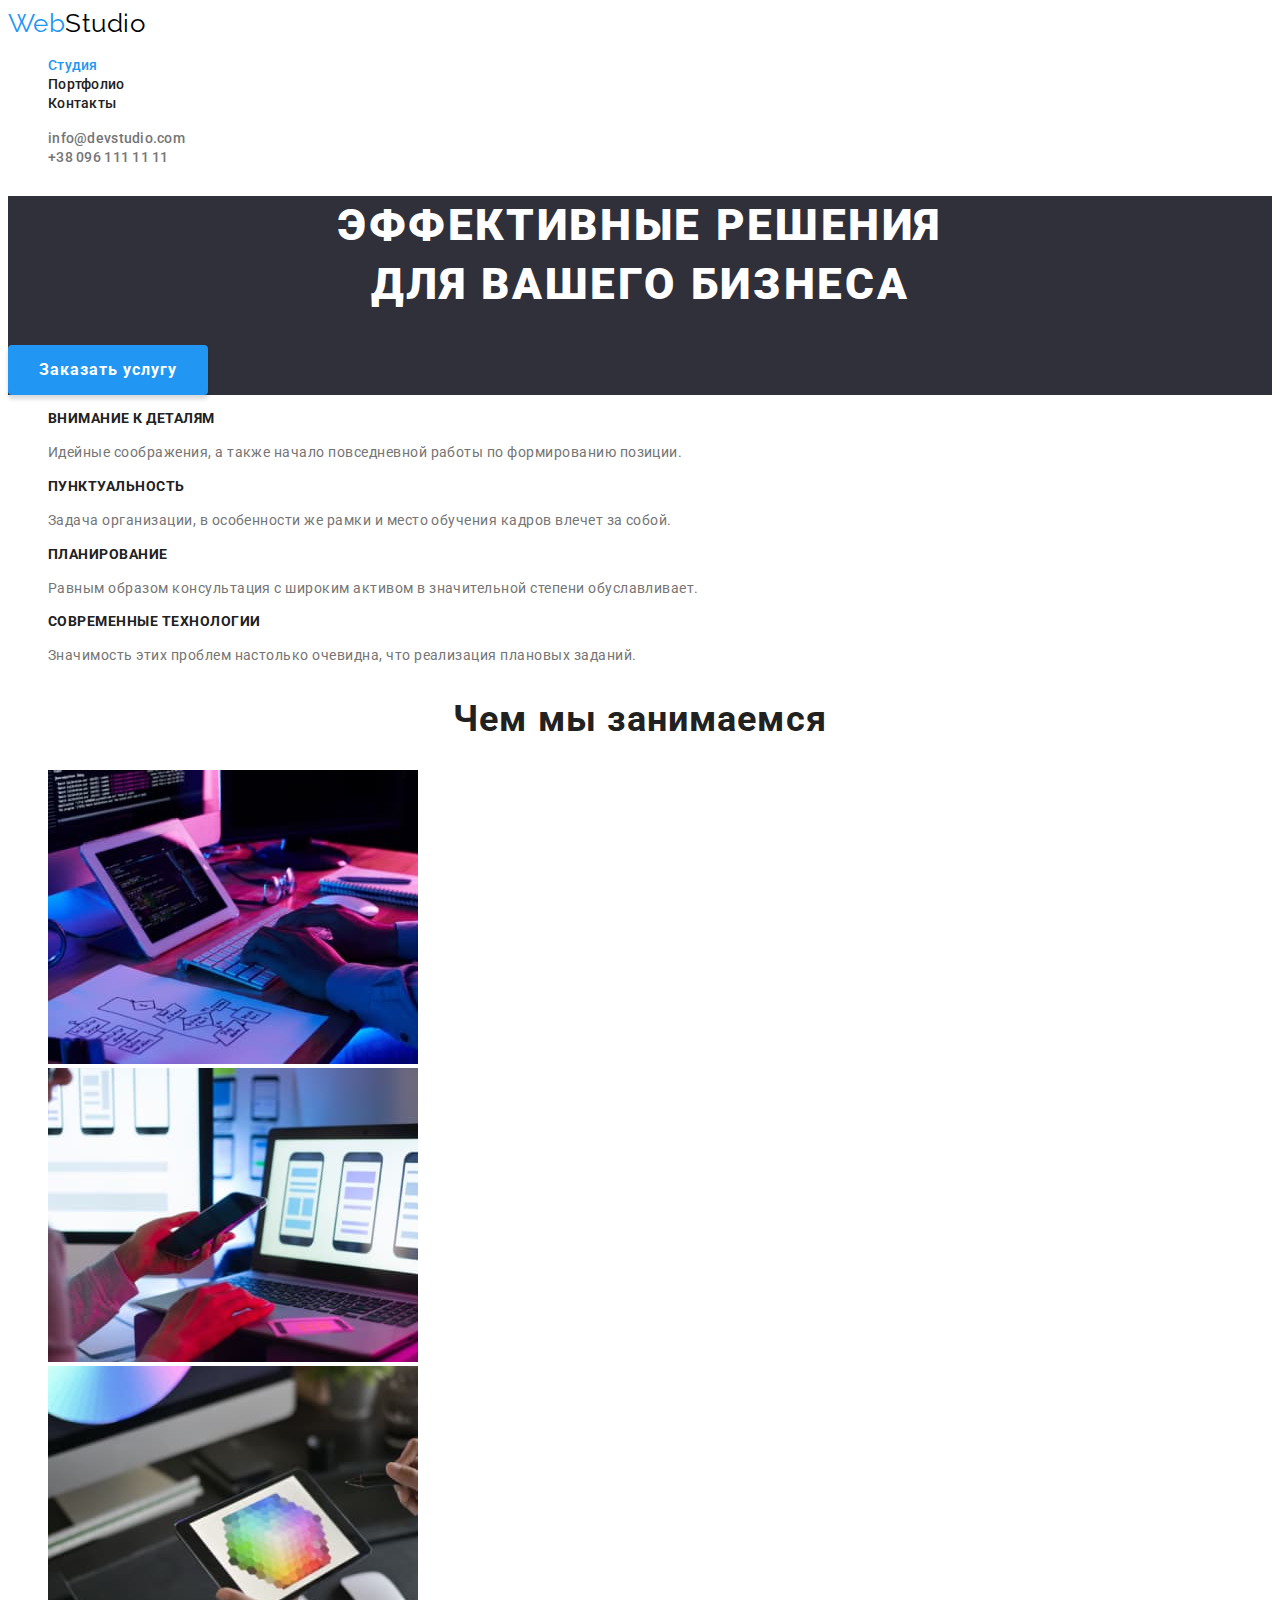
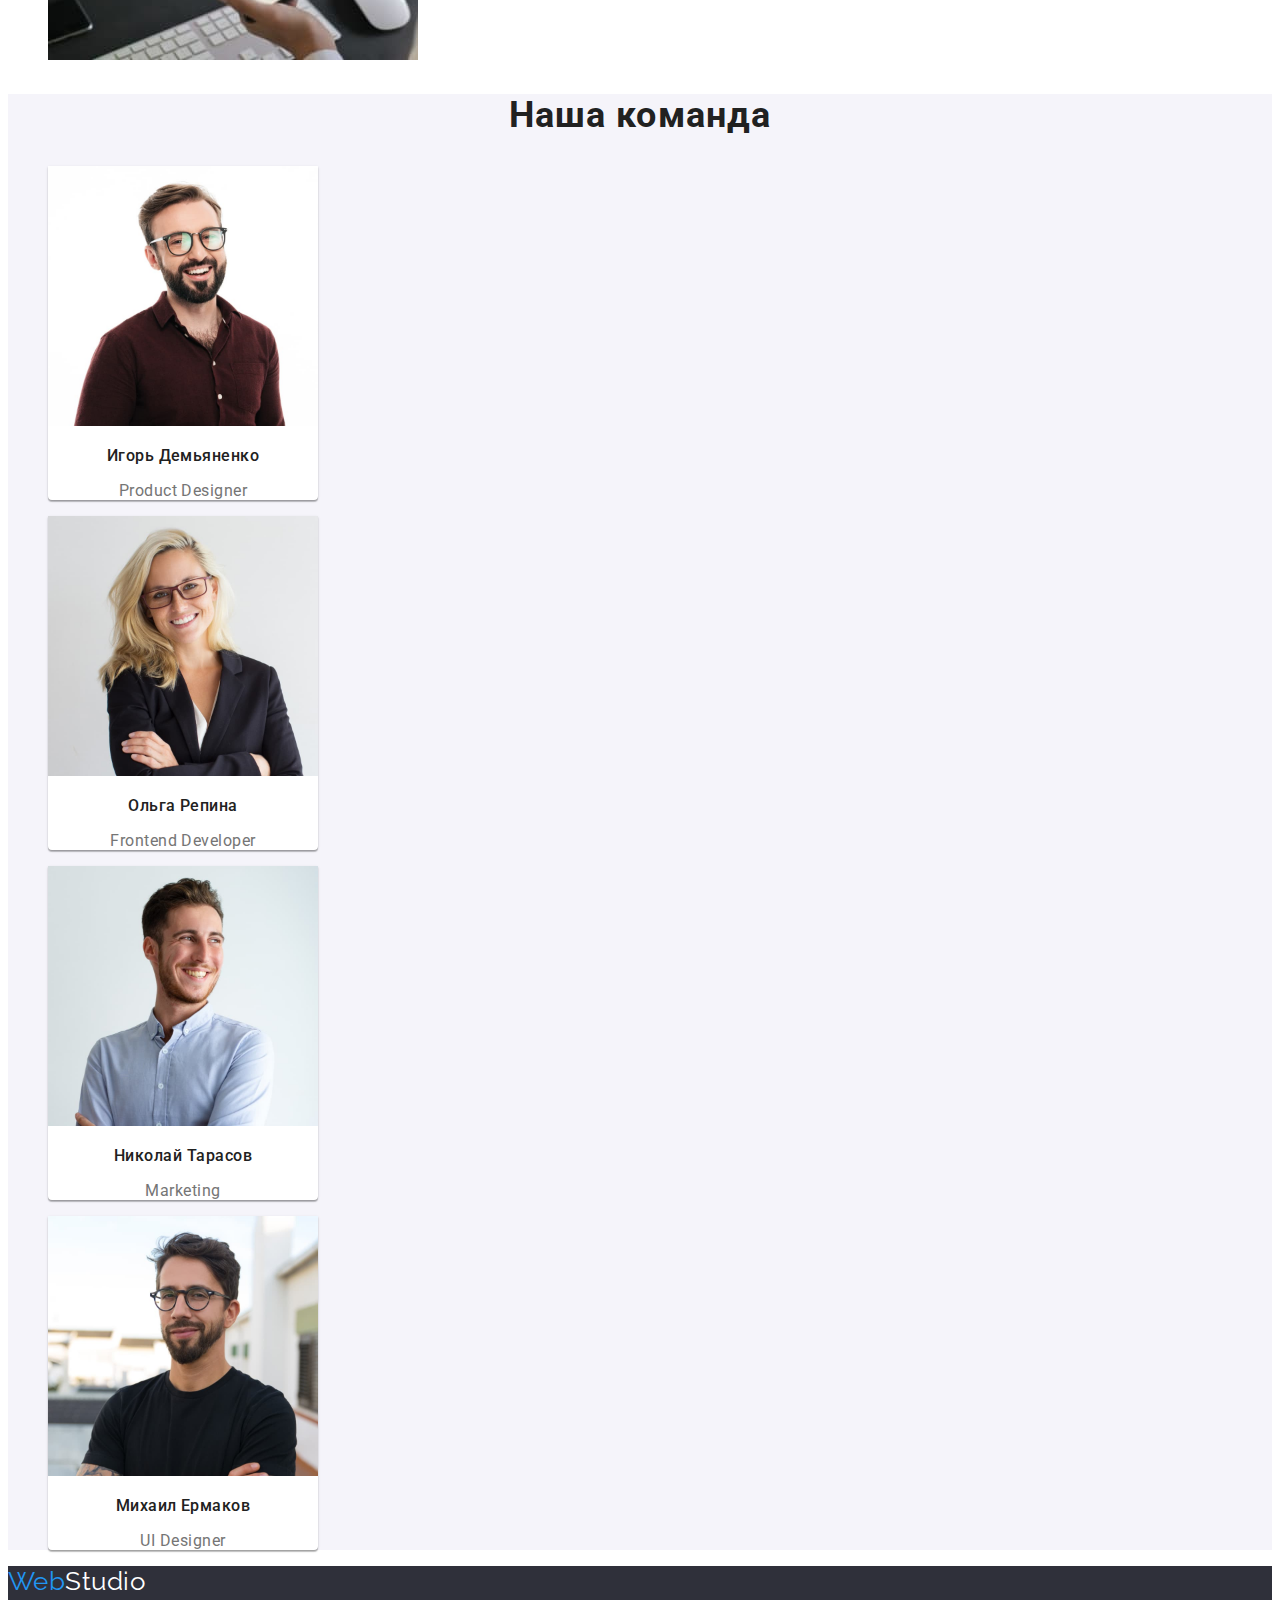
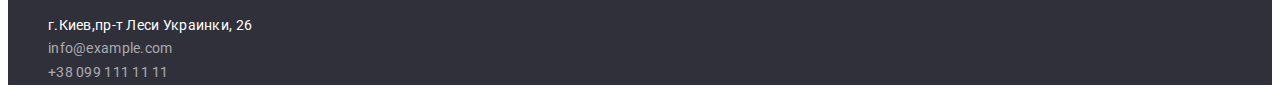
==== index.html @ e4531c8b "Initial commit" ====
<!DOCTYPE html>
<html lang="ru">
  <head>
    <meta charset="UTF-8" />
    <meta http-equiv="X-UA-Compatible" content="IE=edge" />
    <meta name="viewport" content="width=device-width, initial-scale=1.0" />
    <title>Студия</title>
    <link
      href="https://fonts.googleapis.com/css2?family=Raleway:wght@700&family=Roboto:wght@400;500;700;900&display=swap"
      rel="stylesheet"
    />
    <link rel="stylesheet" href="css/styles.css" />
  </head>
  <body>
    <header>
      <a class="logo" href="index.html"><span class="logo-accent">Web</span>Studio</a>
      <nav>
        <ul class="nav-list">
          <li><a class="link current" href="index.html">Студия</a></li>
          <li><a class="link" href="portfolio.html">Портфолио</a></li>
          <li><a class="link" href="#">Контакты</a></li>
        </ul>
      </nav>
      <ul class="contact-list">
        <li>
          <a class="link" href="mailto:info@devstudio.com">info@devstudio.com</a>
        </li>
        <li>
          <a class="link" href="tel:+380961111111">+38 096 111 11 11</a>
        </li>
      </ul>
    </header>
    <main>
      <section class="hero">
        <h1 class="hero-title">
          Эффективные решения <br />
          для вашего бизнеса
        </h1>
        <button type="button" class="hero-btn">Заказать услугу</button>
      </section>

      <section class="section">
        <!-- В дальнейщем не забыть скрыть при помощи стилей -->
        <h2 class="features-title">Наши Особенности</h2>
        <ul>
          <li>
            <h3 class="features-subtitle">Внимание к деталям</h3>
            <p class="features-text">
              Идейные соображения, а также начало повседневной работы по формированию позиции.
            </p>
          </li>
          <li>
            <h3 class="features-subtitle">Пунктуальность</h3>
            <p class="features-text">
              Задача организации, в особенности же рамки и место обучения кадров влечет за собой.
            </p>
          </li>
          <li>
            <h3 class="features-subtitle">Планирование</h3>
            <p class="features-text">
              Равным образом консультация с широким активом в значительной степени обуславливает.
            </p>
          </li>
          <li>
            <h3 class="features-subtitle">Современные технологии</h3>
            <p class="features-text">
              Значимость этих проблем настолько очевидна, что реализация плановых заданий.
            </p>
          </li>
        </ul>
      </section>

      <section class="section">
        <h2 class="work-title">Чем мы занимаемся</h2>
        <ul>
          <li>
            <img src="./images/our-work/desktop-app.jpg" alt="Десктопные приложения" width="370" />
          </li>
          <li>
            <img src="./images/our-work/mobile-app.jpg" alt="Мобильные приложения" width="370" />
          </li>
          <li>
            <img
              src="./images/our-work/design-solution.jpg"
              alt="Дизайнерские решения"
              width="370"
            />
          </li>
        </ul>
      </section>

      <section class="section-team">
        <h2 class="team-title">Наша команда</h2>
        <ul>
          <li class="card">
            <img
              src="./images/our-team/igor-demyanenko.jpg"
              alt="Игорь Демьяненко"
              width="270"
              height="260"
            />
            <h3 class="team-subtitle">Игорь Демьяненко</h3>
            <p class="team-text">Product Designer</p>
          </li>
          <li class="card">
            <img
              src="./images/our-team/olga-repina.jpg"
              alt="Ольга Репина"
              width="270"
              height="260"
            />
            <h3 class="team-subtitle">Ольга Репина</h3>
            <p class="team-text">Frontend Developer</p>
          </li>
          <li class="card">
            <img
              src="./images/our-team/nikolay-tarasov.jpg"
              alt="Николай Тарасов"
              width="270"
              height="260"
            />
            <h3 class="team-subtitle">Николай Тарасов</h3>
            <p class="team-text">Marketing</p>
          </li>
          <li class="card">
            <img
              src="./images/our-team/mikhail-ermakov.jpg"
              alt="Михаил Ермаков"
              width="270"
              height="260"
            />
            <h3 class="team-subtitle">Михаил Ермаков</h3>
            <p class="team-text">UI Designer</p>
          </li>
        </ul>
      </section>
    </main>
    <footer class="footer">
      <a class="logo-footer" href="index.html"><span class="logo-accent">Web</span>Studio</a>
      <address>
        <ul class="contact-list">
          <li>
            <a
              class="link map"
              href="www.google.com/maps/place/бул.+Леси+Украинки,+26,+Киев,+02000/@50.4265807,30.5383858,17z/data=!3m1!4b1!4m5!3m4!1s0x40d4cf0e033ecbe9:0x57a4dffefec77da0!8m2!3d50.4265807!4d30.5383858"
              >г.Киев,пр-т Леси Украинки, 26</a
            >
          </li>
          <li><a class="link flink" href="mailto:info@example.com">info@example.com</a></li>
          <li><a class="link flink" href="tel:+380991111111">+38 099 111 11 11</a></li>
        </ul>
      </address>
    </footer>
  </body>
</html>
---- css/styles.css ----
:root {
/* Основной цвет текста */
   --primary-text-color: #757575;
/* Цвет всех заголовков */
   --title-text-color: #212121;
/* Контрасный цвет фона */
   --bgc-color: #2F303A;
/* Акцент, выделения */
   --accent-color: #2196F3;
/* Базовый белый цвет */
   --basic-white: #FFFFFF;
/* Прочее */
   --individual-black-logo: #000000;
   --individual-bgc-color: #F5F4FA;
}
/* Постоянные переменные на странице */
 body {
   color: var(--primary-text-color);
   background: var(--basic-white);
   font-family: 'Roboto', sans-serif;
   letter-spacing: 0.03em;  
}
 ul {
     list-style: none;
 }

/* Header */

/* Logo */
.logo {
   font-family: 'Raleway';
   font-size: 26px;
   line-height: 1.2;
   color: var(--individual-black-logo);
   text-decoration: none;
}
.logo-accent {
   color: var(--accent-color);
   text-decoration: none;
}

/* Site-nav */
 .link {
   color: var(--title-text-color);
   font-weight: 500;
   font-size: 14px;
   font-style: normal;
   line-height: 1.14;
   letter-spacing: 0.02em;
   text-decoration: none;
}
.nav-list .link.current,
.nav-list .link:hover,
.nav-list .link:focus,
.contact-list .link:hover,
.contact-list .link:focus {
   color: var(--accent-color);  
}
/* Contact-nav  */
.contact-list .link {
   color: var(--primary-text-color);
}

/* .contact-list .link:hover,
.contact-list .link:focus {
   color: var(--accent-color);
} */

/* Hero */
 .hero {
   background-color: var(--bgc-color);
 
}
 .hero-title {
   font-weight: 900;
   font-size: 44px;
   line-height: 1.36; 
   text-align: center;
   letter-spacing: 0.06em;
   text-transform: uppercase;
   color: var(--basic-white);
}
/* Hero button */
.hero-btn {
   background-color: var(--accent-color);
   font-family: inherit;
   color: var(--basic-white);
   font-weight: 700;
   font-size: 16px;
   line-height: 1.87;
   letter-spacing: 0.06em;
   box-shadow: 0px 4px 4px rgba(0, 0, 0, 0.15);
   border-radius: 4px;
   border-color: transparent;
   width: 200px;
   height: 50px;
   cursor: pointer;
   }
.hero-btn:hover,
.hero-btn:focus {
   background-color: var(--accent-color);
}

/* Features */
.features-title,
.portfolio-title {
 display: none;
}
.features-subtitle {
   font-size: 14px;
   line-height: 1.14;
   text-transform: uppercase;
   color: var(--title-text-color);
}
.features-text {
   font-weight: 400;
   font-size: 14px;
   line-height: 1.71;
}

/* Work & Team Title */
.work-title, 
.team-title {
   font-size: 36px;
   line-height: 1.17;
   text-align: center;
   letter-spacing: 0.03em;
   color: var(--title-text-color);
}

/* Team */
.section-team {
   background: var(--individual-bgc-color);
}
.card {
   width: 270px;
   background: var(--basic-white);
   box-shadow: 0px 1px 3px rgba(0, 0, 0, 0.12), 0px 1px 1px rgba(0, 0, 0, 0.14), 0px 2px 1px rgba(0, 0, 0, 0.2);
   border-radius: 0px 0px 4px 4px;
}
.team-subtitle {
      font-weight: 500;
      color: var(--title-text-color);
}
.team-subtitle,
.team-text {
      font-size: 16px;
      line-height: 1.19;
      text-align: center;
}
/* Footer */
.footer {
   background-color: var(--bgc-color);
}
.contact-list .map {
   color: var(--basic-white);
   font-weight: 400;
   font-size: 14px;
   line-height: 1.71;
}
.contact-list .flink {
   color: rgba(255, 255, 255, 0.6); 
   font-weight: 400;
   font-size: 14px;
   line-height: 1.71;
  
}
.logo-footer {
 font-family: 'Raleway';
 font-size: 26px;
 line-height: 1.2;
 color: var(--basic-white);
 text-decoration: none;
}

/* Портфолио */
.card-work {
box-sizing: border-box;
   width: 370px;
   background: var(--basic-white);
   border: 1px solid #EEEEEE;
}
.portfolio-subtitle {
   font-size: 18px;
   line-height: 2;
   letter-spacing: 0.06em;
   color: var(--title-text-color);
}
.portfolio-text {
   font-size: 16px;
   line-height: 1.87;
}
/* Портфолио кнопки */
.portfolio-btn {
   height: 38px;
   background: var(--individual-bgc-color);
   border-radius: 4px;
   cursor: pointer;
   border-color: transparent;

   font-weight: 500;
   font-size: 16px;
   line-height: 1.62;
   text-align: center;
   letter-spacing: 0.03em;
}
.portfolio-btn:hover,
.portfolio-btn:focus {
   background: var(--accent-color);
   box-shadow: 0px 3px 1px rgba(0, 0, 0, 0.1), 0px 1px 2px rgba(0, 0, 0, 0.08), 0px 2px 2px rgba(0, 0, 0, 0.12);
   border-radius: 4px;
   color: var(--basic-white);
}
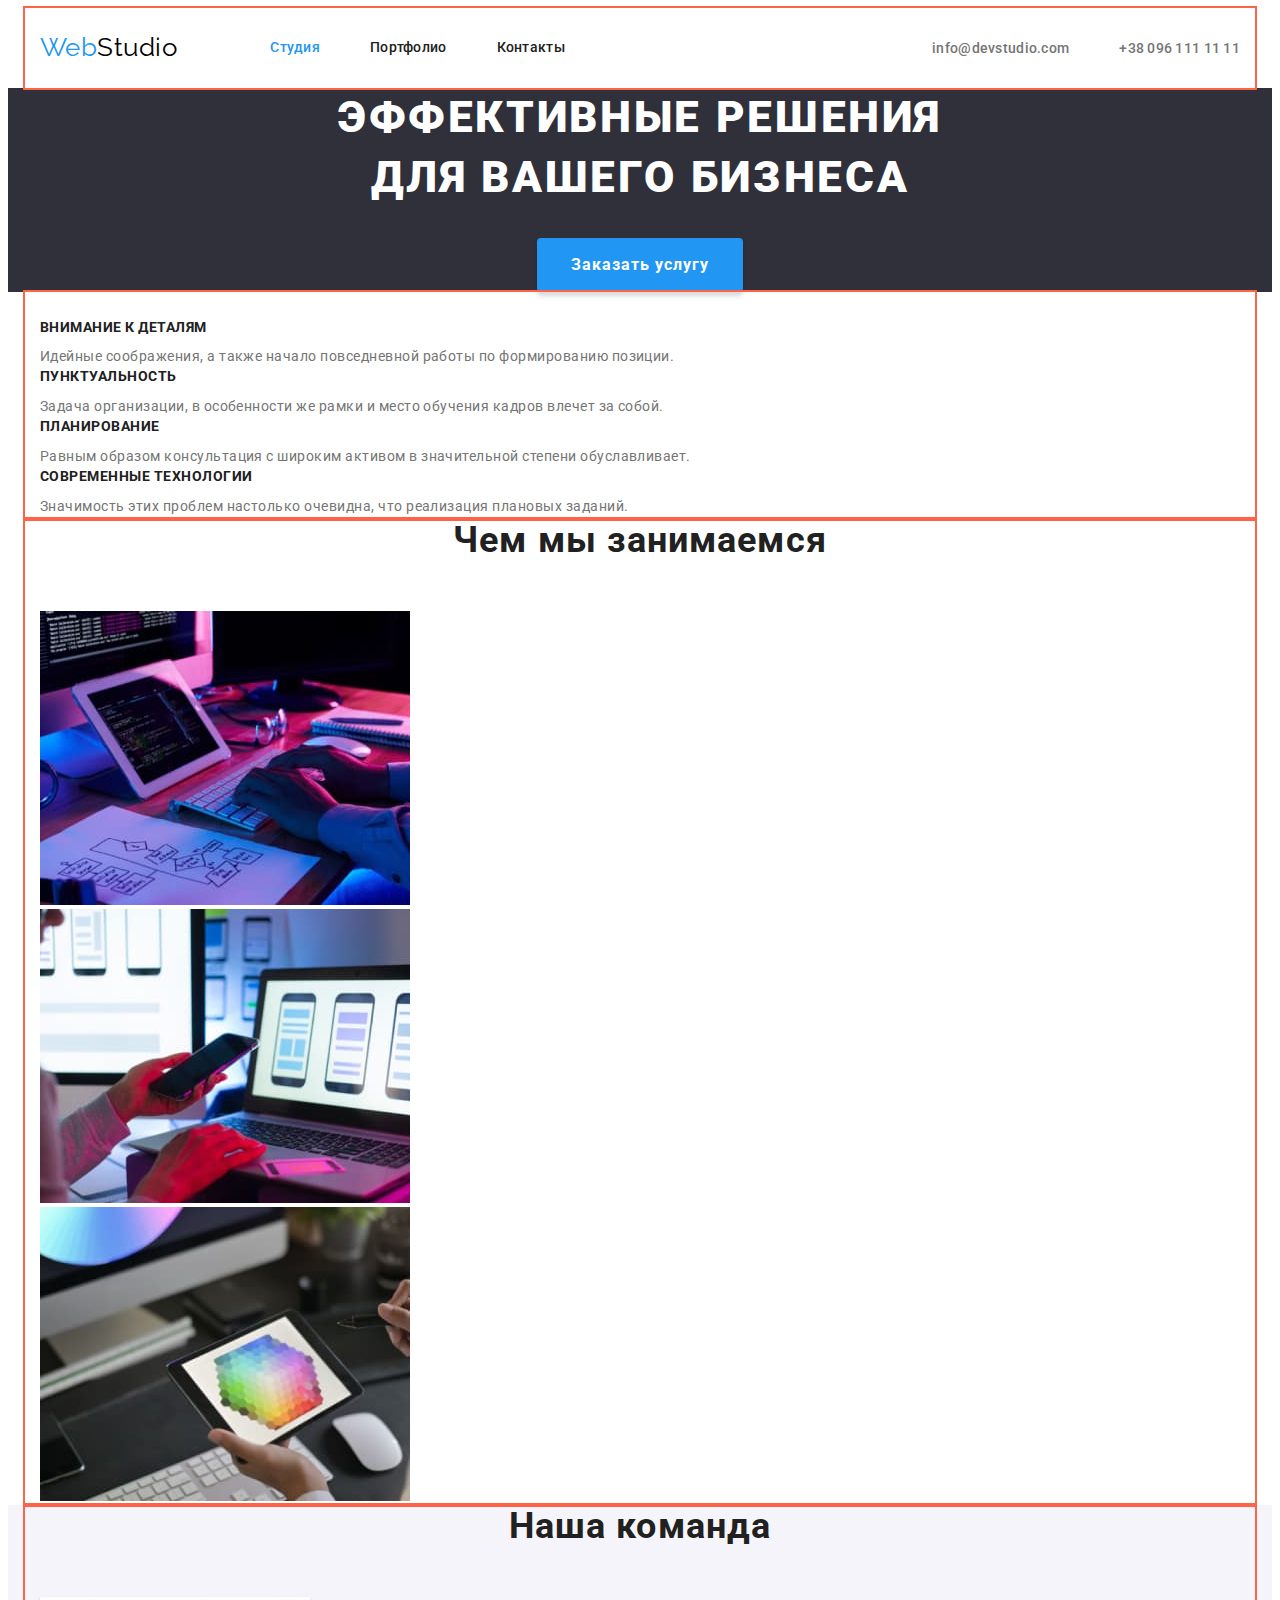
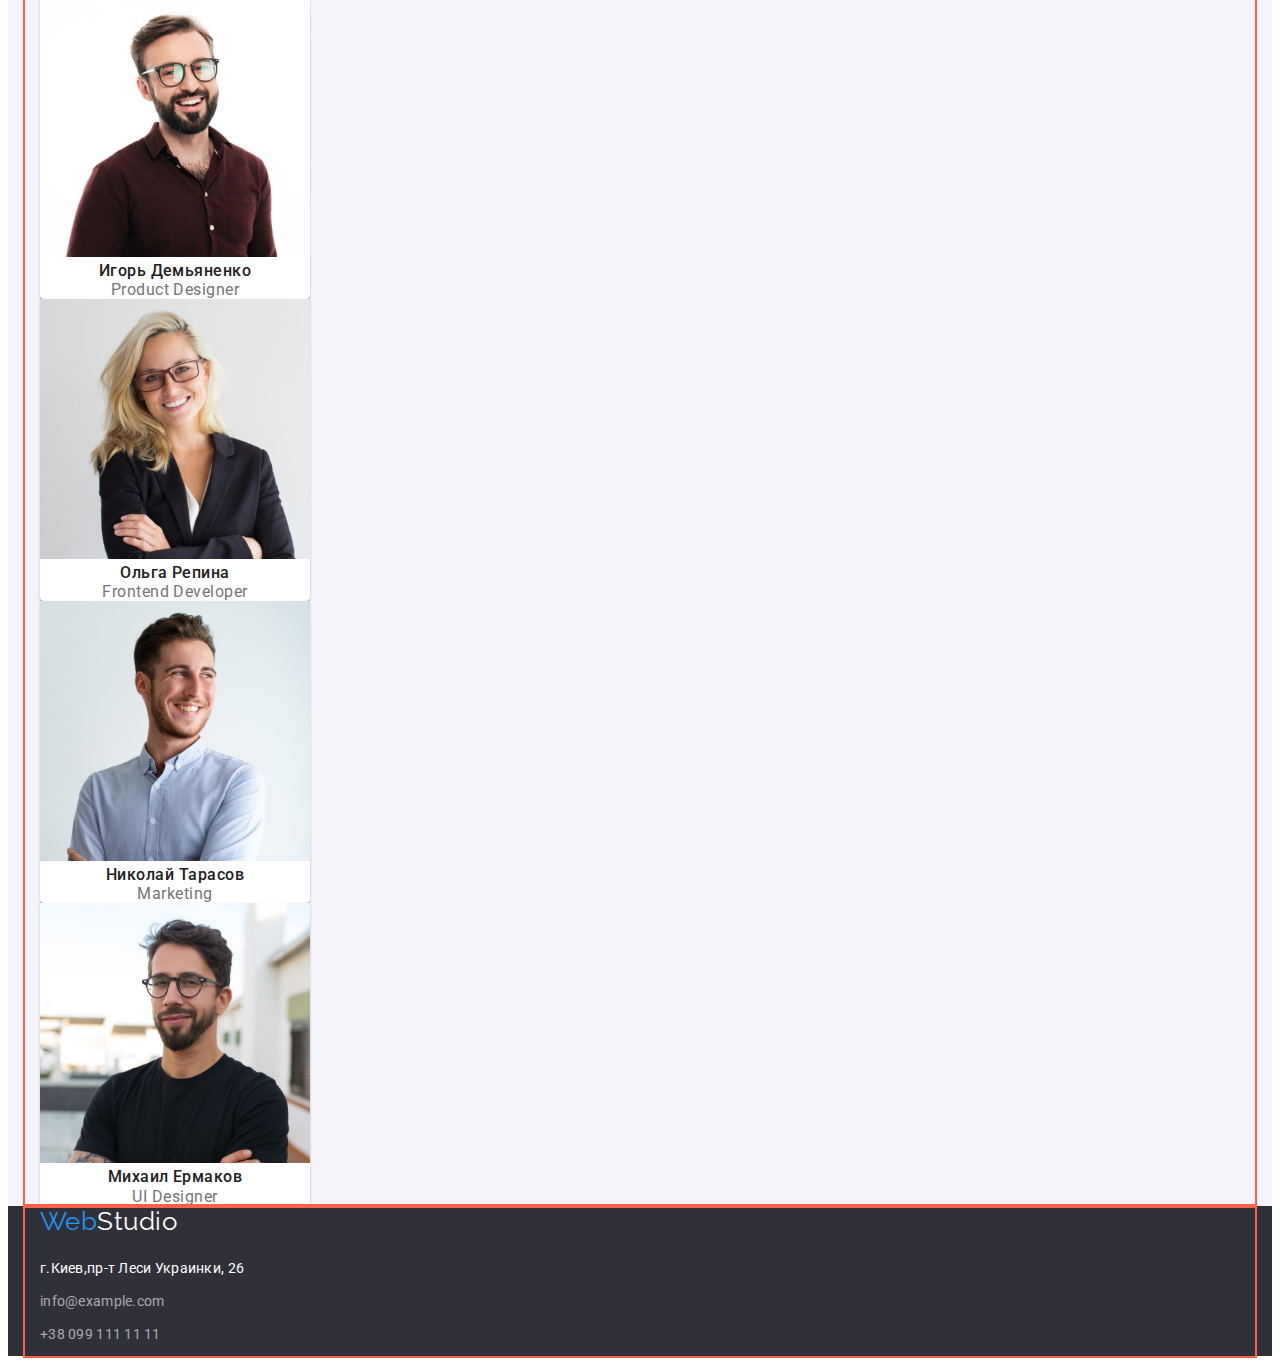
==== commit 3d650601: "Добавляет промежуточную стилизацию hw-03" ====
--- a/index.html
+++ b/index.html
@@ -9,26 +9,35 @@
       href="https://fonts.googleapis.com/css2?family=Raleway:wght@700&family=Roboto:wght@400;500;700;900&display=swap"
       rel="stylesheet"
     />
+    <link
+      rel="stylesheet"
+      href="https://cdnjs.cloudflare.com/ajax/libs/modern-normalize/1.1.0/modern-normalize.min.css"
+      integrity="sha512-wpPYUAdjBVSE4KJnH1VR1HeZfpl1ub8YT/NKx4PuQ5NmX2tKuGu6U/JRp5y+Y8XG2tV+wKQpNHVUX03MfMFn9Q=="
+      crossorigin="anonymous"
+      referrerpolicy="no-referrer"
+    />
     <link rel="stylesheet" href="css/styles.css" />
   </head>
   <body>
     <header>
-      <a class="logo" href="index.html"><span class="logo-accent">Web</span>Studio</a>
-      <nav>
-        <ul class="nav-list">
-          <li><a class="link current" href="index.html">Студия</a></li>
-          <li><a class="link" href="portfolio.html">Портфолио</a></li>
-          <li><a class="link" href="#">Контакты</a></li>
+      <div class="container main-header">
+        <a class="logo" href="index.html"><span class="logo-accent">Web</span>Studio</a>
+        <nav>
+          <ul class="nav-list">
+            <li class="item"><a class="link current" href="index.html">Студия</a></li>
+            <li class="item"><a class="link" href="portfolio.html">Портфолио</a></li>
+            <li class="item"><a class="link" href="#">Контакты</a></li>
+          </ul>
+        </nav>
+        <ul class="contact-list">
+          <li class="item">
+            <a class="link" href="mailto:info@devstudio.com">info@devstudio.com</a>
+          </li>
+          <li class="item">
+            <a class="link" href="tel:+380961111111">+38 096 111 11 11</a>
+          </li>
         </ul>
-      </nav>
-      <ul class="contact-list">
-        <li>
-          <a class="link" href="mailto:info@devstudio.com">info@devstudio.com</a>
-        </li>
-        <li>
-          <a class="link" href="tel:+380961111111">+38 096 111 11 11</a>
-        </li>
-      </ul>
+      </div>
     </header>
     <main>
       <section class="hero">
@@ -41,115 +50,127 @@
 
       <section class="section">
         <!-- В дальнейщем не забыть скрыть при помощи стилей -->
-        <h2 class="features-title">Наши Особенности</h2>
-        <ul>
-          <li>
-            <h3 class="features-subtitle">Внимание к деталям</h3>
-            <p class="features-text">
-              Идейные соображения, а также начало повседневной работы по формированию позиции.
-            </p>
-          </li>
-          <li>
-            <h3 class="features-subtitle">Пунктуальность</h3>
-            <p class="features-text">
-              Задача организации, в особенности же рамки и место обучения кадров влечет за собой.
-            </p>
-          </li>
-          <li>
-            <h3 class="features-subtitle">Планирование</h3>
-            <p class="features-text">
-              Равным образом консультация с широким активом в значительной степени обуславливает.
-            </p>
-          </li>
-          <li>
-            <h3 class="features-subtitle">Современные технологии</h3>
-            <p class="features-text">
-              Значимость этих проблем настолько очевидна, что реализация плановых заданий.
-            </p>
-          </li>
-        </ul>
+        <div class="container">
+          <h2 class="features-title">Наши Особенности</h2>
+          <ul>
+            <li>
+              <h3 class="features-subtitle">Внимание к деталям</h3>
+              <p class="features-text">
+                Идейные соображения, а также начало повседневной работы по формированию позиции.
+              </p>
+            </li>
+            <li>
+              <h3 class="features-subtitle">Пунктуальность</h3>
+              <p class="features-text">
+                Задача организации, в особенности же рамки и место обучения кадров влечет за собой.
+              </p>
+            </li>
+            <li>
+              <h3 class="features-subtitle">Планирование</h3>
+              <p class="features-text">
+                Равным образом консультация с широким активом в значительной степени обуславливает.
+              </p>
+            </li>
+            <li>
+              <h3 class="features-subtitle">Современные технологии</h3>
+              <p class="features-text">
+                Значимость этих проблем настолько очевидна, что реализация плановых заданий.
+              </p>
+            </li>
+          </ul>
+        </div>
       </section>
 
       <section class="section">
-        <h2 class="work-title">Чем мы занимаемся</h2>
-        <ul>
-          <li>
-            <img src="./images/our-work/desktop-app.jpg" alt="Десктопные приложения" width="370" />
-          </li>
-          <li>
-            <img src="./images/our-work/mobile-app.jpg" alt="Мобильные приложения" width="370" />
-          </li>
-          <li>
-            <img
-              src="./images/our-work/design-solution.jpg"
-              alt="Дизайнерские решения"
-              width="370"
-            />
-          </li>
-        </ul>
+        <div class="container">
+          <h2 class="work-title">Чем мы занимаемся</h2>
+          <ul>
+            <li>
+              <img
+                src="./images/our-work/desktop-app.jpg"
+                alt="Десктопные приложения"
+                width="370"
+              />
+            </li>
+            <li>
+              <img src="./images/our-work/mobile-app.jpg" alt="Мобильные приложения" width="370" />
+            </li>
+            <li>
+              <img
+                src="./images/our-work/design-solution.jpg"
+                alt="Дизайнерские решения"
+                width="370"
+              />
+            </li>
+          </ul>
+        </div>
       </section>
 
       <section class="section-team">
-        <h2 class="team-title">Наша команда</h2>
-        <ul>
-          <li class="card">
-            <img
-              src="./images/our-team/igor-demyanenko.jpg"
-              alt="Игорь Демьяненко"
-              width="270"
-              height="260"
-            />
-            <h3 class="team-subtitle">Игорь Демьяненко</h3>
-            <p class="team-text">Product Designer</p>
-          </li>
-          <li class="card">
-            <img
-              src="./images/our-team/olga-repina.jpg"
-              alt="Ольга Репина"
-              width="270"
-              height="260"
-            />
-            <h3 class="team-subtitle">Ольга Репина</h3>
-            <p class="team-text">Frontend Developer</p>
-          </li>
-          <li class="card">
-            <img
-              src="./images/our-team/nikolay-tarasov.jpg"
-              alt="Николай Тарасов"
-              width="270"
-              height="260"
-            />
-            <h3 class="team-subtitle">Николай Тарасов</h3>
-            <p class="team-text">Marketing</p>
-          </li>
-          <li class="card">
-            <img
-              src="./images/our-team/mikhail-ermakov.jpg"
-              alt="Михаил Ермаков"
-              width="270"
-              height="260"
-            />
-            <h3 class="team-subtitle">Михаил Ермаков</h3>
-            <p class="team-text">UI Designer</p>
-          </li>
-        </ul>
+        <div class="container">
+          <h2 class="team-title">Наша команда</h2>
+          <ul>
+            <li class="card">
+              <img
+                src="./images/our-team/igor-demyanenko.jpg"
+                alt="Игорь Демьяненко"
+                width="270"
+                height="260"
+              />
+              <h3 class="team-subtitle">Игорь Демьяненко</h3>
+              <p class="team-text">Product Designer</p>
+            </li>
+            <li class="card">
+              <img
+                src="./images/our-team/olga-repina.jpg"
+                alt="Ольга Репина"
+                width="270"
+                height="260"
+              />
+              <h3 class="team-subtitle">Ольга Репина</h3>
+              <p class="team-text">Frontend Developer</p>
+            </li>
+            <li class="card">
+              <img
+                src="./images/our-team/nikolay-tarasov.jpg"
+                alt="Николай Тарасов"
+                width="270"
+                height="260"
+              />
+              <h3 class="team-subtitle">Николай Тарасов</h3>
+              <p class="team-text">Marketing</p>
+            </li>
+            <li class="card">
+              <img
+                src="./images/our-team/mikhail-ermakov.jpg"
+                alt="Михаил Ермаков"
+                width="270"
+                height="260"
+              />
+              <h3 class="team-subtitle">Михаил Ермаков</h3>
+              <p class="team-text">UI Designer</p>
+            </li>
+          </ul>
+        </div>
       </section>
     </main>
     <footer class="footer">
-      <a class="logo-footer" href="index.html"><span class="logo-accent">Web</span>Studio</a>
-      <address>
-        <ul class="contact-list">
-          <li>
-            <a
-              class="link map"
-              href="www.google.com/maps/place/бул.+Леси+Украинки,+26,+Киев,+02000/@50.4265807,30.5383858,17z/data=!3m1!4b1!4m5!3m4!1s0x40d4cf0e033ecbe9:0x57a4dffefec77da0!8m2!3d50.4265807!4d30.5383858"
-              >г.Киев,пр-т Леси Украинки, 26</a
-            >
-          </li>
-          <li><a class="link flink" href="mailto:info@example.com">info@example.com</a></li>
-          <li><a class="link flink" href="tel:+380991111111">+38 099 111 11 11</a></li>
-        </ul>
-      </address>
+      <div class="container">
+        <a class="logo-footer" href="index.html"><span class="logo-accent">Web</span>Studio</a>
+        <address>
+          <ul class="contact-list-footer">
+            <li>
+              <a
+                class="link map"
+                href="www.google.com/maps/place/бул.+Леси+Украинки,+26,+Киев,+02000/@50.4265807,30.5383858,17z/data=!3m1!4b1!4m5!3m4!1s0x40d4cf0e033ecbe9:0x57a4dffefec77da0!8m2!3d50.4265807!4d30.5383858"
+                >г.Киев,пр-т Леси Украинки, 26</a
+              >
+            </li>
+            <li><a class="link flink" href="mailto:info@example.com">info@example.com</a></li>
+            <li><a class="link flink" href="tel:+380991111111">+38 099 111 11 11</a></li>
+          </ul>
+        </address>
+      </div>
     </footer>
   </body>
 </html>
--- a/css/styles.css
+++ b/css/styles.css
@@ -20,11 +20,24 @@
    font-family: 'Roboto', sans-serif;
    letter-spacing: 0.03em;  
 }
- ul {
+ h1, h2, h3, ul, p {
      list-style: none;
+      padding: 0;
+      margin: 0;
  }
-
+.container {
+   width: 1200px;
+   margin-left: auto;
+   margin-right: auto;
+   padding-left: 15px;
+   padding-right: 15px;
+   outline: 2px solid tomato;
+}
 /* Header */
+.main-header {
+   display: flex;
+   align-items: center;
+}
 
 /* Logo */
 .logo {
@@ -49,6 +62,20 @@
    letter-spacing: 0.02em;
    text-decoration: none;
 }
+.nav-list {
+   display: flex;
+   margin-left: 93px;
+}
+
+/* .nav-list .item:not(:last-child){
+   margin-right: 50px;
+} */
+
+.nav-list .item + .item,
+.contact-list .item + .item {
+   margin-left: 50px;
+}
+
 .nav-list .link.current,
 .nav-list .link:hover,
 .nav-list .link:focus,
@@ -56,7 +83,17 @@
 .contact-list .link:focus {
    color: var(--accent-color);  
 }
+.nav-list .link {
+   padding-top: 32px;
+   padding-bottom: 32px;
+   display: block;
+}
 /* Contact-nav  */
+.contact-list {
+   display: flex;
+   margin-left: auto;
+
+}
 .contact-list .link {
    color: var(--primary-text-color);
 }
@@ -69,16 +106,18 @@
 /* Hero */
  .hero {
    background-color: var(--bgc-color);
+   text-align: center;
  
 }
  .hero-title {
+   margin-bottom: 30px;
    font-weight: 900;
    font-size: 44px;
    line-height: 1.36; 
-   text-align: center;
    letter-spacing: 0.06em;
    text-transform: uppercase;
    color: var(--basic-white);
+
 }
 /* Hero button */
 .hero-btn {
@@ -89,11 +128,12 @@
    font-size: 16px;
    line-height: 1.87;
    letter-spacing: 0.06em;
+   text-align: center;
    box-shadow: 0px 4px 4px rgba(0, 0, 0, 0.15);
    border-radius: 4px;
    border-color: transparent;
-   width: 200px;
-   height: 50px;
+   padding:10px 32px;
+   min-width: 200px;
    cursor: pointer;
    }
 .hero-btn:hover,
@@ -104,9 +144,10 @@
 /* Features */
 .features-title,
 .portfolio-title {
- display: none;
+ visibility: hidden;
 }
 .features-subtitle {
+   margin-bottom: 10px;
    font-size: 14px;
    line-height: 1.14;
    text-transform: uppercase;
@@ -121,6 +162,7 @@
 /* Work & Team Title */
 .work-title, 
 .team-title {
+   margin-bottom: 50px;
    font-size: 36px;
    line-height: 1.17;
    text-align: center;
@@ -152,30 +194,32 @@
 .footer {
    background-color: var(--bgc-color);
 }
-.contact-list .map {
+.contact-list-footer .map,
+.contact-list-footer .flink {
+   margin-bottom: 9px;
+   display: inline-block;
    color: var(--basic-white);
    font-weight: 400;
    font-size: 14px;
    line-height: 1.71;
 }
-.contact-list .flink {
-   color: rgba(255, 255, 255, 0.6); 
-   font-weight: 400;
-   font-size: 14px;
-   line-height: 1.71;
-  
-}
+.contact-list-footer .flink {
+   color: rgba(255, 255, 255, 0.6);   
+}
+
 .logo-footer {
- font-family: 'Raleway';
- font-size: 26px;
- line-height: 1.2;
- color: var(--basic-white);
- text-decoration: none;
+   margin-bottom: 20px;  
+   display: inline-block;
+   font-family: 'Raleway';
+   font-size: 26px;
+   line-height: 1.2;
+   color: var(--basic-white);
+   text-decoration: none;
 }
 
 /* Портфолио */
 .card-work {
-box-sizing: border-box;
+   box-sizing: border-box;
    width: 370px;
    background: var(--basic-white);
    border: 1px solid #EEEEEE;
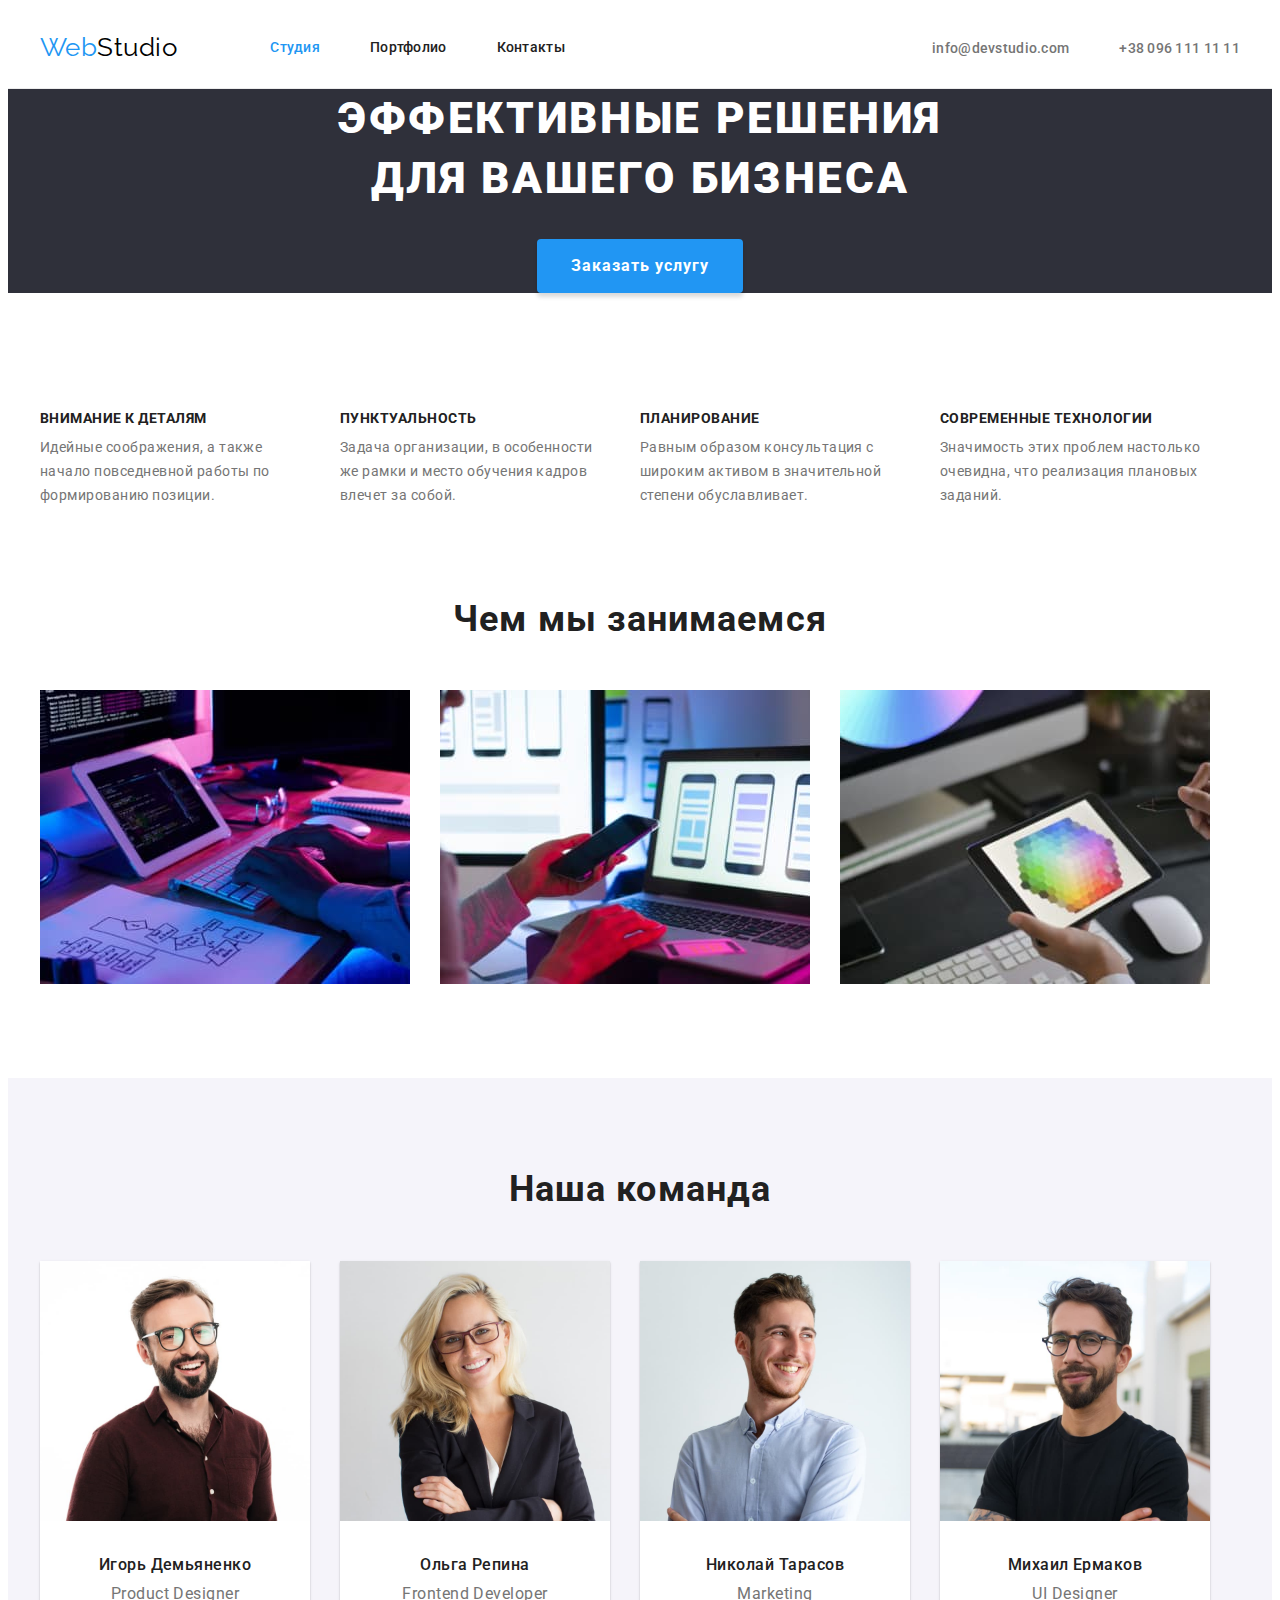
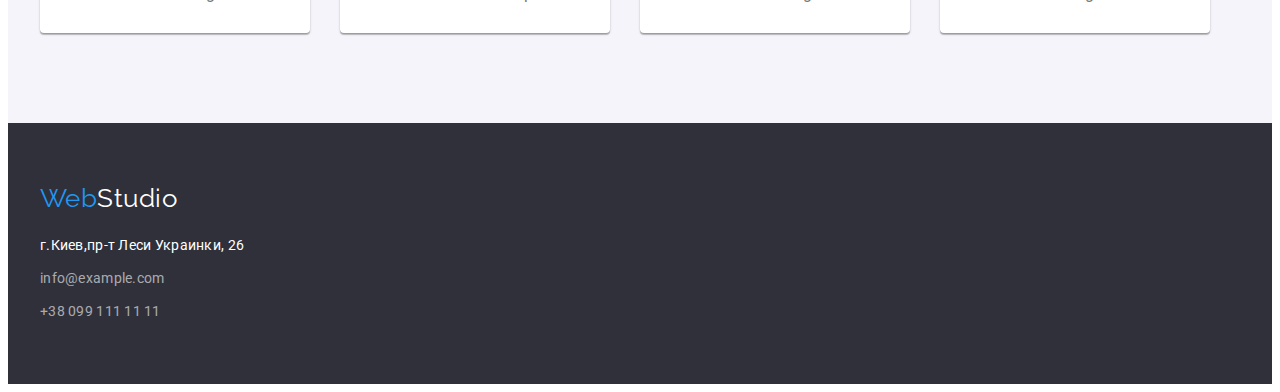
==== commit 29dfe8a1: "Добавляет fllex'ы в hw-03" ====
--- a/index.html
+++ b/index.html
@@ -19,7 +19,7 @@
     <link rel="stylesheet" href="css/styles.css" />
   </head>
   <body>
-    <header>
+    <header class="header">
       <div class="container main-header">
         <a class="logo" href="index.html"><span class="logo-accent">Web</span>Studio</a>
         <nav>
@@ -52,26 +52,26 @@
         <!-- В дальнейщем не забыть скрыть при помощи стилей -->
         <div class="container">
           <h2 class="features-title">Наши Особенности</h2>
-          <ul>
-            <li>
+          <ul class="features-list">
+            <li class="item">
               <h3 class="features-subtitle">Внимание к деталям</h3>
               <p class="features-text">
                 Идейные соображения, а также начало повседневной работы по формированию позиции.
               </p>
             </li>
-            <li>
+            <li class="item">
               <h3 class="features-subtitle">Пунктуальность</h3>
               <p class="features-text">
                 Задача организации, в особенности же рамки и место обучения кадров влечет за собой.
               </p>
             </li>
-            <li>
+            <li class="item">
               <h3 class="features-subtitle">Планирование</h3>
               <p class="features-text">
                 Равным образом консультация с широким активом в значительной степени обуславливает.
               </p>
             </li>
-            <li>
+            <li class="item">
               <h3 class="features-subtitle">Современные технологии</h3>
               <p class="features-text">
                 Значимость этих проблем настолько очевидна, что реализация плановых заданий.
@@ -81,21 +81,21 @@
         </div>
       </section>
 
-      <section class="section">
+      <section class="section work">
         <div class="container">
           <h2 class="work-title">Чем мы занимаемся</h2>
-          <ul>
-            <li>
+          <ul class="work-list">
+            <li class="item">
               <img
                 src="./images/our-work/desktop-app.jpg"
                 alt="Десктопные приложения"
                 width="370"
               />
             </li>
-            <li>
+            <li class="item">
               <img src="./images/our-work/mobile-app.jpg" alt="Мобильные приложения" width="370" />
             </li>
-            <li>
+            <li class="item">
               <img
                 src="./images/our-work/design-solution.jpg"
                 alt="Дизайнерские решения"
@@ -106,10 +106,10 @@
         </div>
       </section>
 
-      <section class="section-team">
+      <section class="section team">
         <div class="container">
           <h2 class="team-title">Наша команда</h2>
-          <ul>
+          <ul class="team-list">
             <li class="card">
               <img
                 src="./images/our-team/igor-demyanenko.jpg"
@@ -159,15 +159,19 @@
         <a class="logo-footer" href="index.html"><span class="logo-accent">Web</span>Studio</a>
         <address>
           <ul class="contact-list-footer">
-            <li>
+            <li class="item">
               <a
                 class="link map"
                 href="www.google.com/maps/place/бул.+Леси+Украинки,+26,+Киев,+02000/@50.4265807,30.5383858,17z/data=!3m1!4b1!4m5!3m4!1s0x40d4cf0e033ecbe9:0x57a4dffefec77da0!8m2!3d50.4265807!4d30.5383858"
                 >г.Киев,пр-т Леси Украинки, 26</a
               >
             </li>
-            <li><a class="link flink" href="mailto:info@example.com">info@example.com</a></li>
-            <li><a class="link flink" href="tel:+380991111111">+38 099 111 11 11</a></li>
+            <li class="item">
+              <a class="link flink" href="mailto:info@example.com">info@example.com</a>
+            </li>
+            <li class="item">
+              <a class="link flink" href="tel:+380991111111">+38 099 111 11 11</a>
+            </li>
           </ul>
         </address>
       </div>
--- a/css/styles.css
+++ b/css/styles.css
@@ -21,9 +21,9 @@
    letter-spacing: 0.03em;  
 }
  h1, h2, h3, ul, p {
-     list-style: none;
-      padding: 0;
-      margin: 0;
+   list-style: none;
+   padding: 0;
+   margin: 0;
  }
 .container {
    width: 1200px;
@@ -31,9 +31,17 @@
    margin-right: auto;
    padding-left: 15px;
    padding-right: 15px;
-   outline: 2px solid tomato;
-}
+   /* outline: 2px solid tomato; */
+}
+.section {
+   padding-bottom: 90px;
+   padding-top: 90px;
+}
+
 /* Header */
+.header {
+   border-bottom: 1px solid #ECECEC;
+}
 .main-header {
    display: flex;
    align-items: center;
@@ -66,11 +74,9 @@
    display: flex;
    margin-left: 93px;
 }
-
 /* .nav-list .item:not(:last-child){
    margin-right: 50px;
 } */
-
 .nav-list .item + .item,
 .contact-list .item + .item {
    margin-left: 50px;
@@ -80,7 +86,9 @@
 .nav-list .link:hover,
 .nav-list .link:focus,
 .contact-list .link:hover,
-.contact-list .link:focus {
+.contact-list .link:focus,
+.contact-list-footer .link:hover,
+.contact-list-footer .link:focus {
    color: var(--accent-color);  
 }
 .nav-list .link {
@@ -92,22 +100,15 @@
 .contact-list {
    display: flex;
    margin-left: auto;
-
 }
 .contact-list .link {
    color: var(--primary-text-color);
 }
-
-/* .contact-list .link:hover,
-.contact-list .link:focus {
-   color: var(--accent-color);
-} */
 
 /* Hero */
  .hero {
    background-color: var(--bgc-color);
    text-align: center;
- 
 }
  .hero-title {
    margin-bottom: 30px;
@@ -117,7 +118,6 @@
    letter-spacing: 0.06em;
    text-transform: uppercase;
    color: var(--basic-white);
-
 }
 /* Hero button */
 .hero-btn {
@@ -142,6 +142,22 @@
 }
 
 /* Features */
+.features-list {
+   display: flex;
+   flex-wrap: wrap;
+}
+.features-list .item {
+   width: 270px;
+
+   margin-right: 30px;
+   margin-bottom: 30px;
+}
+.features-list .item:nth-child(4n) {
+   margin-right: 0;
+}
+.features-list .item:nth-last-child(-n+4) {
+   margin-bottom: 0;
+}
 .features-title,
 .portfolio-title {
  visibility: hidden;
@@ -160,6 +176,25 @@
 }
 
 /* Work & Team Title */
+.work {
+   padding-top: 0;
+}
+.work-list {
+   display: flex;
+   flex-wrap: wrap;
+}
+.work-list .item {
+   width: 370px;
+
+   margin-right: 30px;
+   margin-bottom: 30px;
+}
+.work-list .item:nth-child(3n){
+   margin-right: 0;
+}
+.work-list .item:nth-last-child(-n+3) {
+   margin-bottom: 0;
+}
 .work-title, 
 .team-title {
    margin-bottom: 50px;
@@ -171,42 +206,69 @@
 }
 
 /* Team */
-.section-team {
+.team {
    background: var(--individual-bgc-color);
 }
-.card {
+.team-list {
+   display: flex;
+   flex-wrap: wrap;
+}
+.team-list .card {
    width: 270px;
+   margin-right: 30px;
+   
    background: var(--basic-white);
    box-shadow: 0px 1px 3px rgba(0, 0, 0, 0.12), 0px 1px 1px rgba(0, 0, 0, 0.14), 0px 2px 1px rgba(0, 0, 0, 0.2);
    border-radius: 0px 0px 4px 4px;
 }
+.team-list .card:nth-child(4n) {
+   margin-right: 0;
+}
+.team-list .card:nth-last-child(-n+4) {
+   margin-bottom: 0;
+}
 .team-subtitle {
-      font-weight: 500;
-      color: var(--title-text-color);
-}
-.team-subtitle,
+   font-weight: 500;
+   color: var(--title-text-color);
+}
+.team-subtitle {
+   margin-top: 30px;
+   margin-bottom: 10px;
+   font-size: 16px;
+   line-height: 1.19;
+   text-align: center;
+   }
 .team-text {
+   margin-bottom: 30px;
       font-size: 16px;
       line-height: 1.19;
       text-align: center;
 }
+
 /* Footer */
 .footer {
    background-color: var(--bgc-color);
+   padding-bottom: 60px;
+   padding-top: 60px;
 }
 .contact-list-footer .map,
 .contact-list-footer .flink {
-   margin-bottom: 9px;
+   /* margin-bottom: 9px; */
    display: inline-block;
    color: var(--basic-white);
    font-weight: 400;
    font-size: 14px;
    line-height: 1.71;
 }
+.contact-list-footer .item {
+   margin-bottom: 9px;
+}
+.contact-list-footer .item:last-child {
+   margin-bottom: 0;
+}
 .contact-list-footer .flink {
    color: rgba(255, 255, 255, 0.6);   
 }
-
 .logo-footer {
    margin-bottom: 20px;  
    display: inline-block;
@@ -217,6 +279,7 @@
    text-decoration: none;
 }
 
+
 /* Портфолио */
 .card-work {
    box-sizing: border-box;
@@ -225,18 +288,58 @@
    border: 1px solid #EEEEEE;
 }
 .portfolio-subtitle {
+   width: 322px;
+   margin-top: 20px;
+   margin-bottom: 4px;
+   margin-left: 24px;
+   margin-right: 24px;
+
    font-size: 18px;
    line-height: 2;
    letter-spacing: 0.06em;
    color: var(--title-text-color);
 }
 .portfolio-text {
+   margin-left: 24px;
+   margin-right: 24px;
+   margin-bottom: 20px;
+
    font-size: 16px;
    line-height: 1.87;
 }
+.portfolio-list {
+   display: flex;
+   justify-content: center;
+   margin-bottom: 50px;
+}
+.portfolio-list .item +.item {
+   margin-left: 8px;
+}
+.card-list {
+   display: flex;
+   flex-wrap: wrap;
+}
+.card-list .card-work {
+   width: 370px;
+
+   margin-right: 30px;
+   margin-bottom: 30px;
+}
+.card-list .card-work:nth-child(3n) {
+   margin-right: 0;
+}
+.card-list .card-work:nth-last-child(-n+3) {
+   margin-bottom: 0;
+}
+
 /* Портфолио кнопки */
 .portfolio-btn {
-   height: 38px;
+   /* height: 38px; */
+   padding-top: 6px;
+   padding-bottom: 6px;
+   padding-left: 22px;
+   padding-right: 22px;
+
    background: var(--individual-bgc-color);
    border-radius: 4px;
    cursor: pointer;
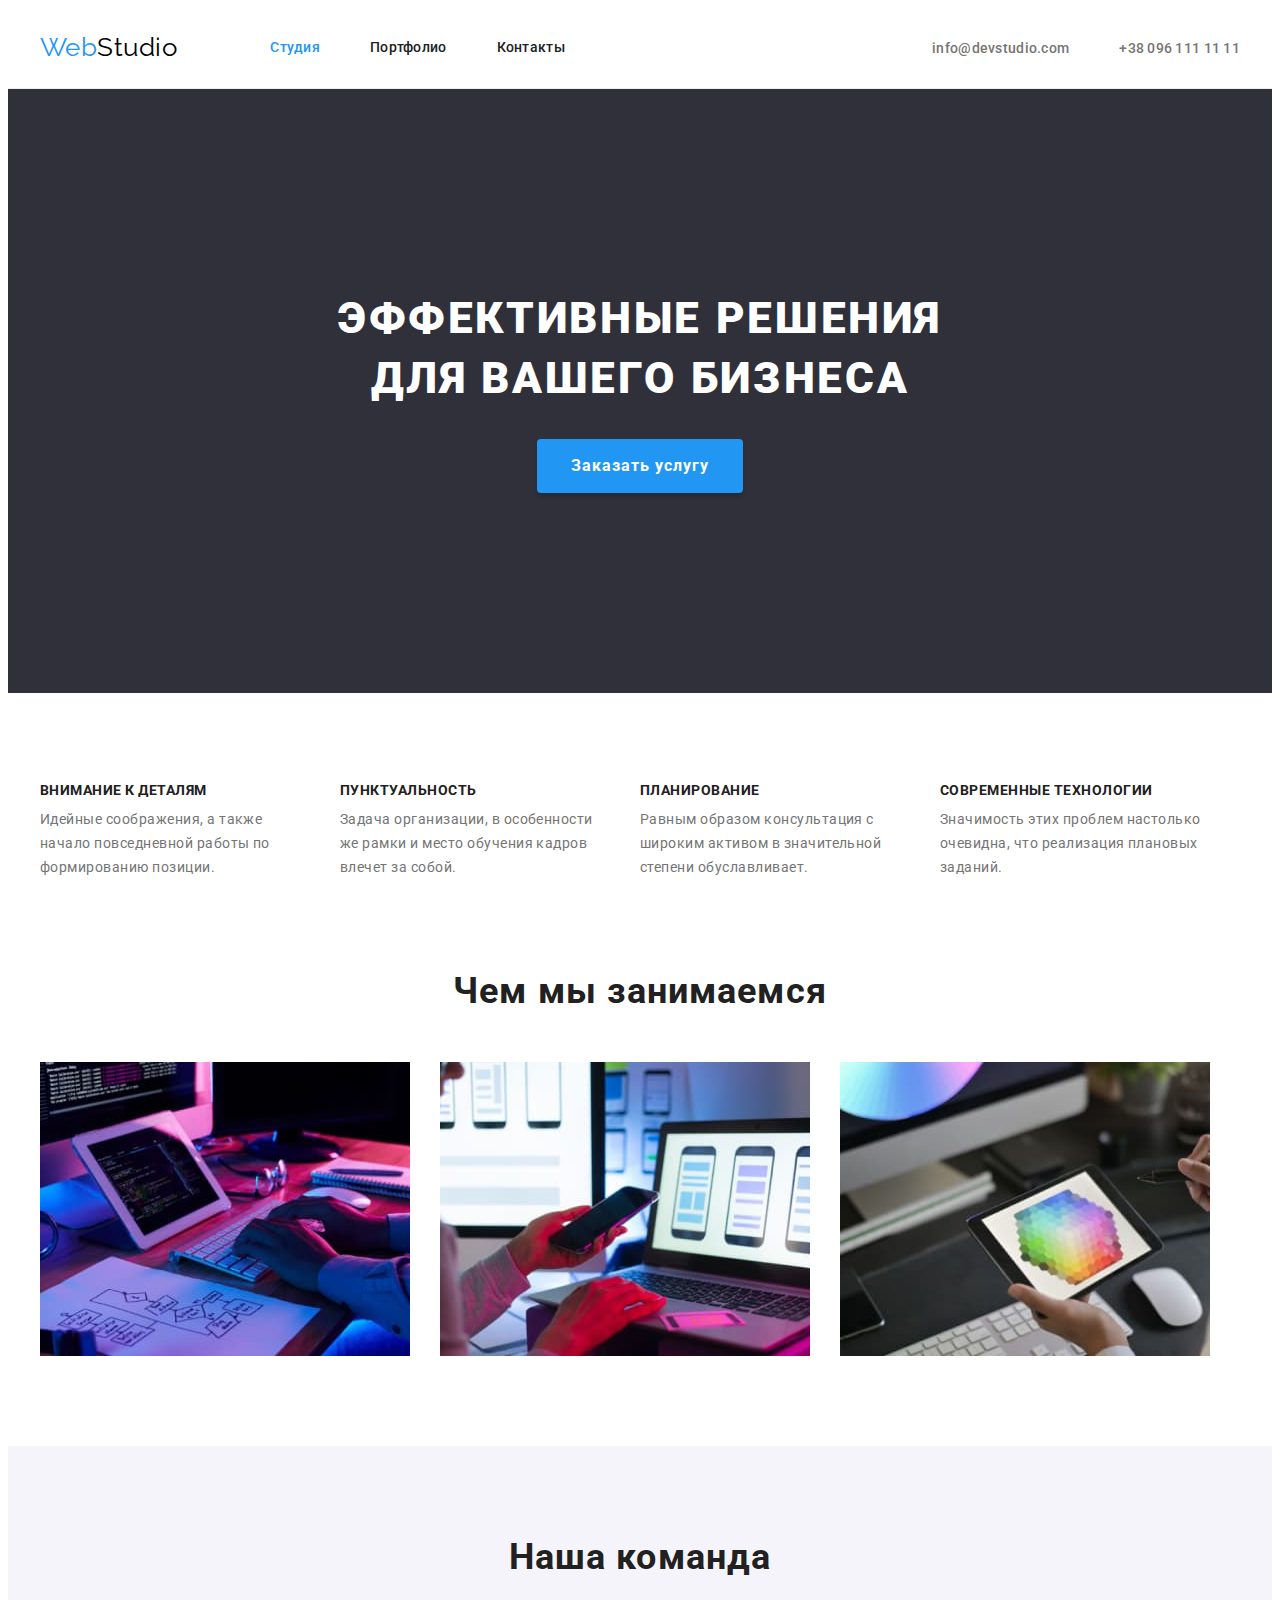
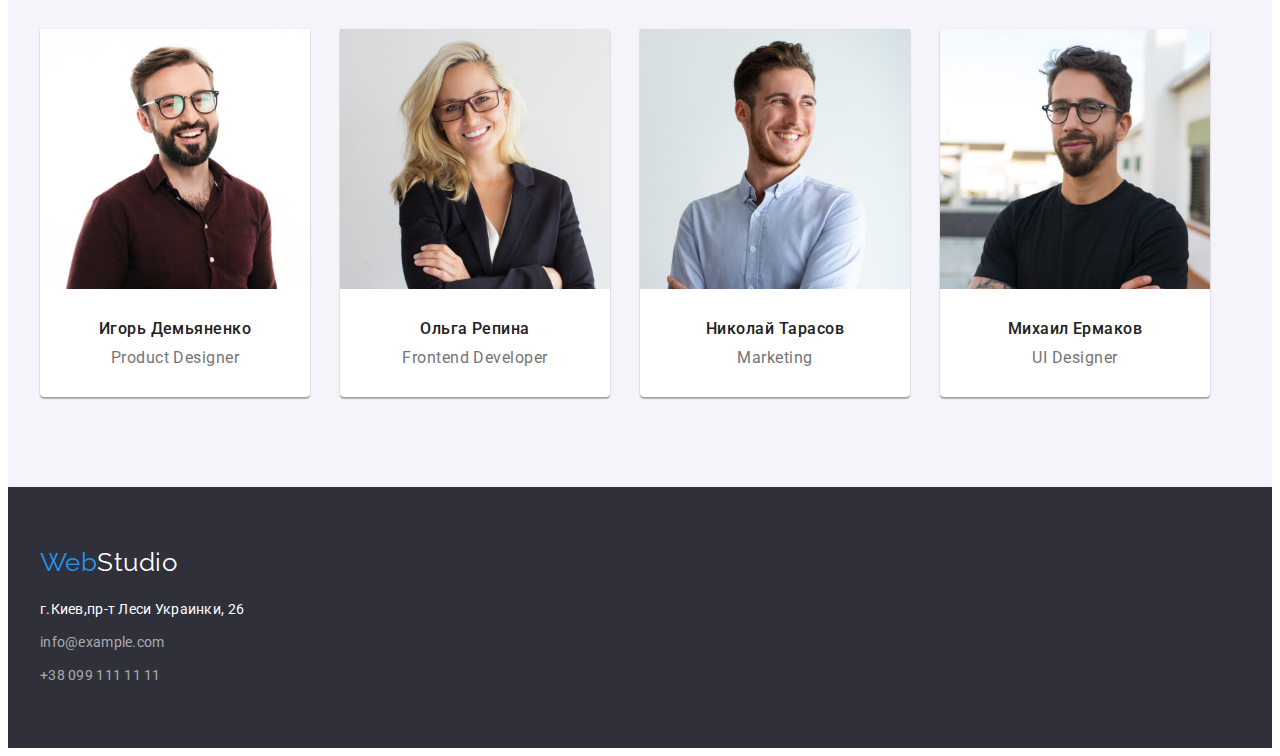
==== commit d605e8dd: "Исправляет ошибки hw-03" ====
--- a/index.html
+++ b/index.html
@@ -41,11 +41,13 @@
     </header>
     <main>
       <section class="hero">
-        <h1 class="hero-title">
-          Эффективные решения <br />
-          для вашего бизнеса
-        </h1>
-        <button type="button" class="hero-btn">Заказать услугу</button>
+        <div class="container">
+          <h1 class="hero-title">
+            Эффективные решения <br />
+            для вашего бизнеса
+          </h1>
+          <button type="button" class="hero-btn">Заказать услугу</button>
+        </div>
       </section>
 
       <section class="section">
--- a/css/styles.css
+++ b/css/styles.css
@@ -25,6 +25,9 @@
    padding: 0;
    margin: 0;
  }
+ img {
+   display: block;
+ }
 .container {
    width: 1200px;
    margin-left: auto;
@@ -107,6 +110,9 @@
 
 /* Hero */
  .hero {
+   padding-top: 200px;
+   padding-bottom: 200px;
+
    background-color: var(--bgc-color);
    text-align: center;
 }
@@ -160,8 +166,18 @@
 }
 .features-title,
 .portfolio-title {
- visibility: hidden;
-}
+   visibility: hidden;
+   position: absolute;
+   white-space: nowrap;
+   width: 1px;
+   height: 1px;
+   overflow: hidden;
+   border: 0;
+   padding: 0;
+   clip: rect(0 0 0 0);
+   clip-path: inset(50%);
+   margin: -1px;
+   }
 .features-subtitle {
    margin-bottom: 10px;
    font-size: 14px;
@@ -281,28 +297,24 @@
 
 
 /* Портфолио */
-.card-work {
-   box-sizing: border-box;
-   width: 370px;
-   background: var(--basic-white);
-   border: 1px solid #EEEEEE;
+
+.portfolio-wrapper{
+   padding: 20px 24px; 
+   border: 1px solid #eeeeee;
+   border-top: none;
 }
 .portfolio-subtitle {
-   width: 322px;
-   margin-top: 20px;
    margin-bottom: 4px;
-   margin-left: 24px;
-   margin-right: 24px;
-
+   
    font-size: 18px;
    line-height: 2;
    letter-spacing: 0.06em;
    color: var(--title-text-color);
 }
 .portfolio-text {
-   margin-left: 24px;
+   /* margin-left: 24px;
    margin-right: 24px;
-   margin-bottom: 20px;
+   margin-bottom: 20px; */
 
    font-size: 16px;
    line-height: 1.87;
